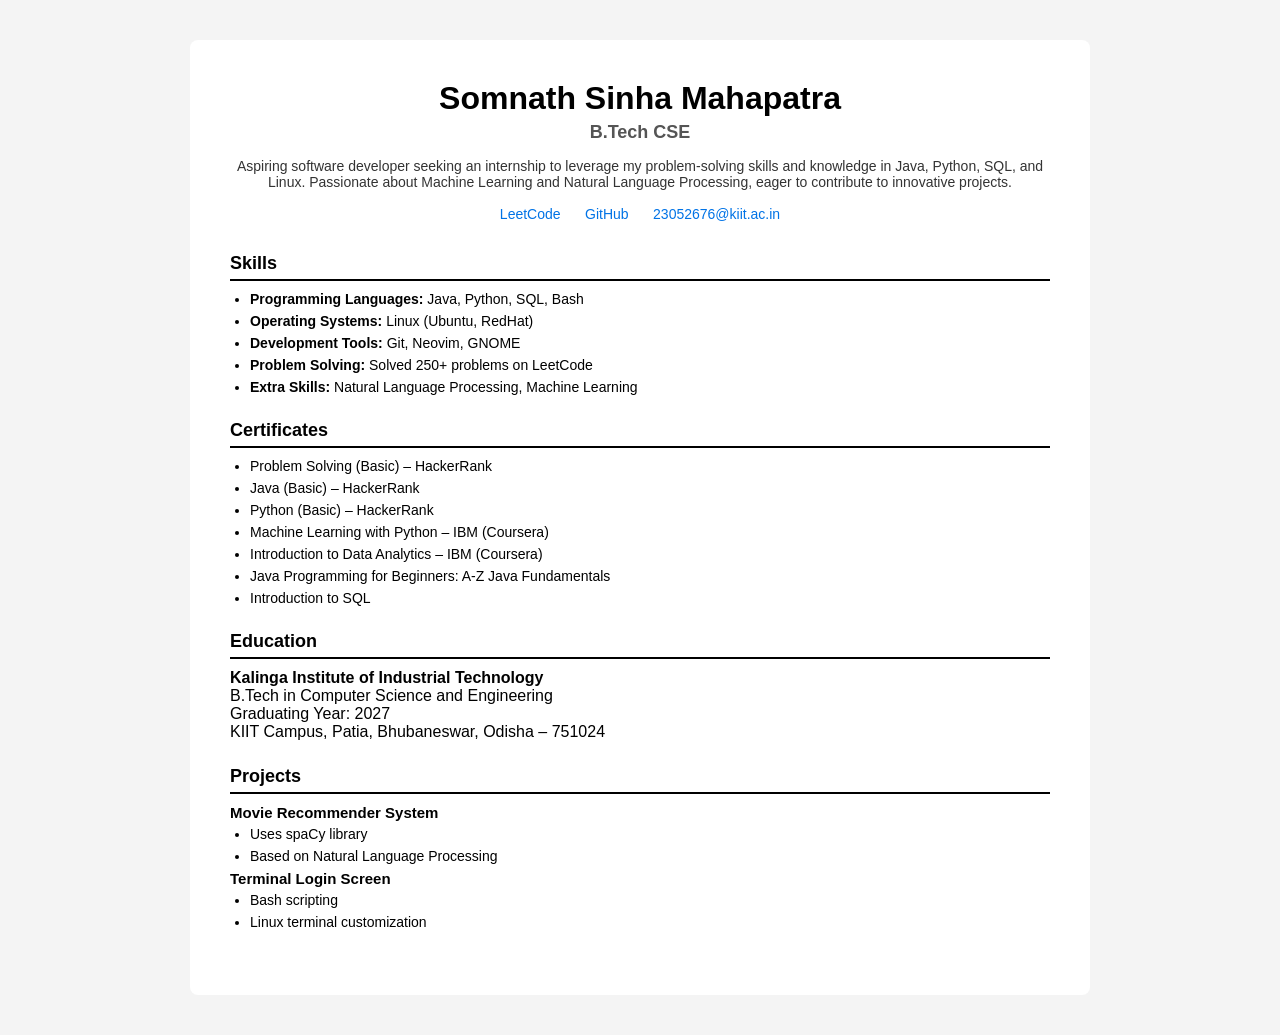
==== index.html @ 4908c2db "resume using HTML and CSS" ====
<!DOCTYPE html>
<html lang="en">
<head>
    <meta charset="UTF-8">
    <title>Somnath Sinha Mahapatra | Resume</title>
    <link rel="stylesheet" href="style.css">
</head>
<body>

<div class="resume">

    <header>
        <h1>Somnath Sinha Mahapatra</h1>
        <h2>B.Tech CSE</h2>
        <p class="summary">
            Aspiring software developer seeking an internship to leverage my problem-solving skills and
            knowledge in Java, Python, SQL, and Linux. Passionate about Machine Learning and Natural
            Language Processing, eager to contribute to innovative projects.
        </p>

        <div class="links">
            <a href="https://leetcode.com/u/Somnath23052676/" target="_blank">LeetCode</a>
            <a href="https://github.com/somnath23052676" target="_blank">GitHub</a>
            <a href="mailto:23052676@kiit.ac.in">23052676@kiit.ac.in</a>
        </div>
    </header>

    <section>
        <h3>Skills</h3>
        <ul>
            <li><b>Programming Languages:</b> Java, Python, SQL, Bash</li>
            <li><b>Operating Systems:</b> Linux (Ubuntu, RedHat)</li>
            <li><b>Development Tools:</b> Git, Neovim, GNOME</li>
            <li><b>Problem Solving:</b> Solved 250+ problems on LeetCode</li>
            <li><b>Extra Skills:</b> Natural Language Processing, Machine Learning</li>
        </ul>
    </section>

    <section>
        <h3>Certificates</h3>
        <ul>
            <li>Problem Solving (Basic) – HackerRank</li>
            <li>Java (Basic) – HackerRank</li>
            <li>Python (Basic) – HackerRank</li>
            <li>Machine Learning with Python – IBM (Coursera)</li>
            <li>Introduction to Data Analytics – IBM (Coursera)</li>
            <li>Java Programming for Beginners: A-Z Java Fundamentals</li>
            <li>Introduction to SQL</li>
        </ul>
    </section>

    <section>
        <h3>Education</h3>
        <p>
            <b>Kalinga Institute of Industrial Technology</b><br>
            B.Tech in Computer Science and Engineering<br>
            Graduating Year: 2027<br>
            KIIT Campus, Patia, Bhubaneswar, Odisha – 751024
        </p>
    </section>

    <section>
        <h3>Projects</h3>
        <div class="project">
            <h4>Movie Recommender System</h4>
            <ul>
                <li>Uses spaCy library</li>
                <li>Based on Natural Language Processing</li>
            </ul>
        </div>

        <div class="project">
            <h4>Terminal Login Screen</h4>
            <ul>
                <li>Bash scripting</li>
                <li>Linux terminal customization</li>
            </ul>
        </div>
    </section>

</div>

</body>
</html>
---- style.css ----
* {
    margin: 0;
    padding: 0;
    box-sizing: border-box;
    font-family: Arial, Helvetica, sans-serif;
}

body {
    background: #f4f4f4;
    padding: 40px;
}

.resume {
    max-width: 900px;
    background: #ffffff;
    margin: auto;
    padding: 40px;
    border-radius: 8px;
}

header {
    text-align: center;
    margin-bottom: 30px;
}

header h1 {
    font-size: 32px;
    margin-bottom: 5px;
}

header h2 {
    font-size: 18px;
    color: #555;
    margin-bottom: 15px;
}

.summary {
    font-size: 14px;
    color: #333;
    margin-bottom: 15px;
}

.links a {
    margin: 0 10px;
    text-decoration: none;
    color: #0073e6;
    font-size: 14px;
}

section {
    margin-bottom: 25px;
}

section h3 {
    border-bottom: 2px solid #000;
    padding-bottom: 5px;
    margin-bottom: 10px;
    font-size: 18px;
}

ul {
    list-style: disc;
    padding-left: 20px;
}

ul li {
    margin-bottom: 6px;
    font-size: 14px;
}

.project h4 {
    font-size: 15px;
    margin-bottom: 5px;
}
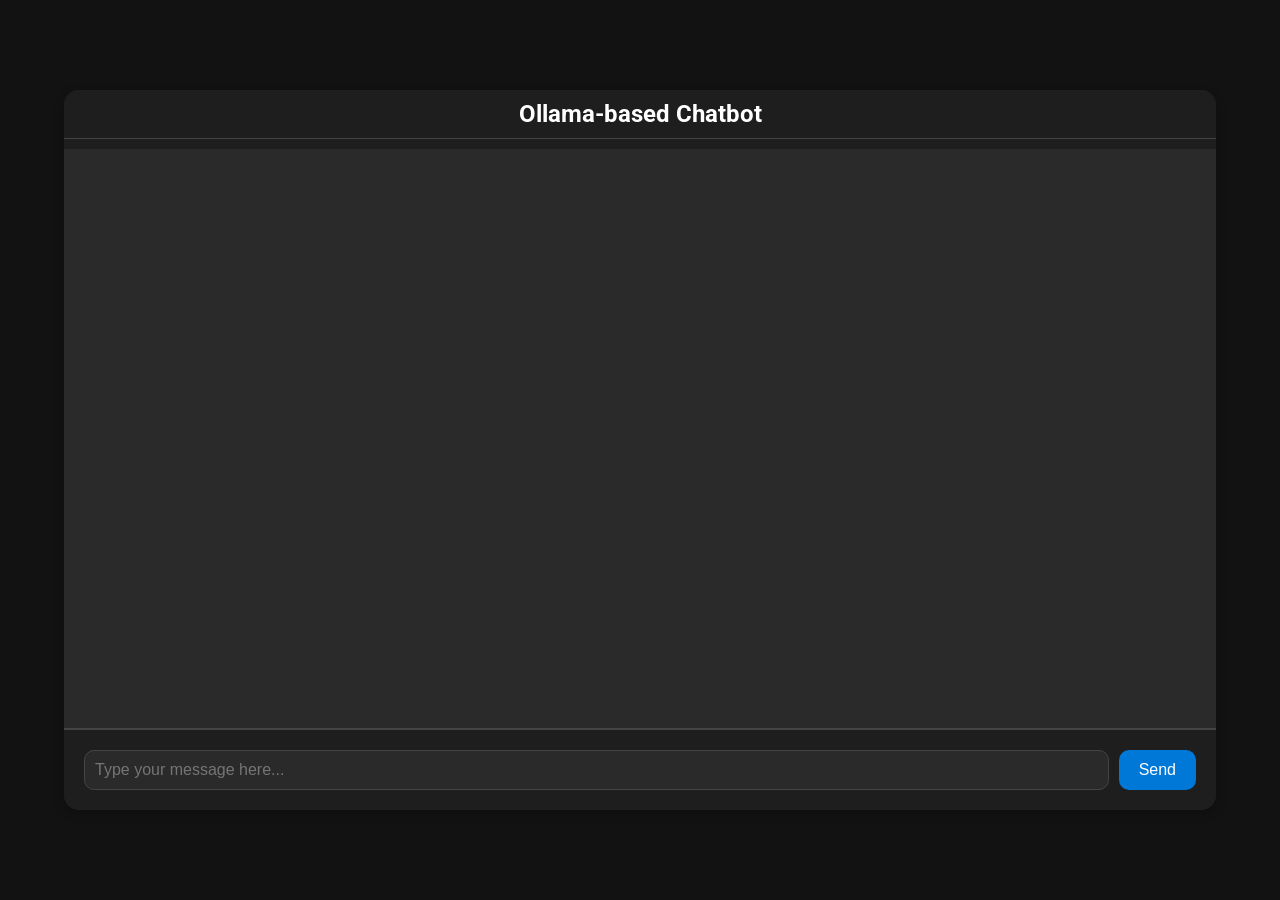
==== commit 103b92b3: "CHATBOT USING OLLAMA" ====
--- a/index.html
+++ b/index.html
@@ -1,85 +1,226 @@
-<!DOCTYPE html>
-<html lang="en">
-<head>
-    <meta charset="UTF-8">
-    <title>Somnath Sinha Mahapatra | Resume</title>
-    <link rel="stylesheet" href="style.css">
-</head>
-<body>
-
-<div class="resume">
-
-    <header>
-        <h1>Somnath Sinha Mahapatra</h1>
-        <h2>B.Tech CSE</h2>
-        <p class="summary">
-            Aspiring software developer seeking an internship to leverage my problem-solving skills and
-            knowledge in Java, Python, SQL, and Linux. Passionate about Machine Learning and Natural
-            Language Processing, eager to contribute to innovative projects.
-        </p>
-
-        <div class="links">
-            <a href="https://leetcode.com/u/Somnath23052676/" target="_blank">LeetCode</a>
-            <a href="https://github.com/somnath23052676" target="_blank">GitHub</a>
-            <a href="mailto:23052676@kiit.ac.in">23052676@kiit.ac.in</a>
-        </div>
-    </header>
-
-    <section>
-        <h3>Skills</h3>
-        <ul>
-            <li><b>Programming Languages:</b> Java, Python, SQL, Bash</li>
-            <li><b>Operating Systems:</b> Linux (Ubuntu, RedHat)</li>
-            <li><b>Development Tools:</b> Git, Neovim, GNOME</li>
-            <li><b>Problem Solving:</b> Solved 250+ problems on LeetCode</li>
-            <li><b>Extra Skills:</b> Natural Language Processing, Machine Learning</li>
-        </ul>
-    </section>
-
-    <section>
-        <h3>Certificates</h3>
-        <ul>
-            <li>Problem Solving (Basic) – HackerRank</li>
-            <li>Java (Basic) – HackerRank</li>
-            <li>Python (Basic) – HackerRank</li>
-            <li>Machine Learning with Python – IBM (Coursera)</li>
-            <li>Introduction to Data Analytics – IBM (Coursera)</li>
-            <li>Java Programming for Beginners: A-Z Java Fundamentals</li>
-            <li>Introduction to SQL</li>
-        </ul>
-    </section>
-
-    <section>
-        <h3>Education</h3>
-        <p>
-            <b>Kalinga Institute of Industrial Technology</b><br>
-            B.Tech in Computer Science and Engineering<br>
-            Graduating Year: 2027<br>
-            KIIT Campus, Patia, Bhubaneswar, Odisha – 751024
-        </p>
-    </section>
-
-    <section>
-        <h3>Projects</h3>
-        <div class="project">
-            <h4>Movie Recommender System</h4>
-            <ul>
-                <li>Uses spaCy library</li>
-                <li>Based on Natural Language Processing</li>
-            </ul>
-        </div>
-
-        <div class="project">
-            <h4>Terminal Login Screen</h4>
-            <ul>
-                <li>Bash scripting</li>
-                <li>Linux terminal customization</li>
-            </ul>
-        </div>
-    </section>
-
-</div>
-
-</body>
-</html>
-
+<!DOCTYPE html>
+<html lang="en">
+<head>
+    <meta charset="UTF-8">
+    <meta name="viewport" content="width=device-width, initial-scale=1.0">
+    <title>Ollama Chatbot</title>
+    <script src="https://code.jquery.com/jquery-3.6.0.min.js"></script>
+    <style>
+        @import url('https://fonts.googleapis.com/css2?family=Roboto:wght@400;500;700&display=swap');
+        /*here we imported url to use the Roboto font family*/
+        body {
+            font-family: 'Roboto', sans-serif;
+            background-color: #121212;
+            color: #ffffff;
+            margin: 0;
+            padding: 0;
+            display: flex;
+            justify-content: center;
+            align-items: center;
+            height: 100vh;
+        }
+
+        #chat-container {
+            width: 90%;
+            max-width: 1600px;
+            height: 90%;
+            max-height: 80%;
+            background-color: #1e1e1e;
+            border-radius: 15px;
+            box-shadow: 0 4px 12px rgba(0, 0, 0, 0.2);
+            display: flex;
+            overflow: hidden;
+            flex-direction: column;
+        }
+
+        #chat-interface {
+            width: 100%;
+            height: 100%;
+            display: flex;
+            flex-direction: column;
+        }
+
+        #chat-history {
+            flex: 1;
+            padding: 20px;
+            overflow-y: auto;
+            background-color: #2a2a2a;
+            display: flex;
+            flex-direction: column;
+            align-items: flex-start;
+            max-height: 100%;
+            border-bottom: 1px solid #444;
+        }
+
+        .message-container {
+            display: flex;
+            align-items: flex-start;
+            margin-bottom: 10px;
+        }
+
+        .user-avatar, .bot-avatar {
+            width: 40px;
+            height: 40px;
+            border-radius: 50%;
+        }
+
+        .user-avatar {
+            margin-right: 10px;
+        }
+
+        .bot-avatar {
+            margin-left: 10px;
+        }
+
+        .user-message-container {
+            align-self: flex-end;
+            margin-left: auto;
+            margin-right: 10px;
+        }
+
+        .bot-message-container {
+            align-self: flex-start;
+            margin-right: auto;
+            margin-left: 10px;
+        }
+
+        .user-message, .bot-message {
+            border-radius: 10px;
+            padding: 15px;
+            font-size: 16px;
+            max-width: 80%;
+            word-wrap: break-word;
+        }
+
+        .user-message {
+            background-color: #0078D7;
+            color: white;
+        }
+
+        .bot-message {
+            background-color: #3a3a3a;
+            color: white;
+        }
+
+        #input-container {
+            display: flex;
+            padding: 20px;
+            background-color: #1e1e1e;
+            border-top: 1px solid #444;
+        }
+
+        #user-input {
+            flex: 1;
+            padding: 10px;
+            border-radius: 10px;
+            border: 1px solid #444;
+            background-color: #2a2a2a;
+            color: white;
+            font-size: 16px;
+        }
+
+        #send-button {
+            padding: 10px 20px;
+            margin-left: 10px;
+            border: none;
+            border-radius: 10px;
+            background-color: #0078D7;
+            color: white;
+            font-size: 16px;
+            cursor: pointer;
+            transition: background-color 0.3s ease, transform 0.3s ease;
+        }
+
+        #send-button:hover {
+            background-color: #005bb5;
+            transform: scale(1.05);
+        }
+
+        #send-button:active {
+            transform: scale(1);
+        }
+
+        #chatbot-heading {
+            text-align: center;
+            margin-bottom: 10px;
+            font-size: 24px;
+            font-weight: bold;
+            background-color: #1e1e1e;
+            padding: 10px 0;
+            border-bottom: 1px solid #444;
+        }
+    </style>
+</head>
+<body>
+    <div id="chat-container">
+        <div id="chat-interface">
+            <div id="chatbot-heading">Ollama-based Chatbot</div>
+            <div id="chat-history"></div>
+            <div id="input-container">
+                <input type="text" id="user-input" placeholder="Type your message here...">
+                <button id="send-button">Send</button>
+            </div>
+        </div>
+    </div>
+
+    <script>
+        $(document).ready(function() {
+            const chatHistory = {{ chat_history | tojson | safe }}; // Assuming this is correctly populated by Flask
+
+            function appendMessage(role, message) {
+                const avatar = role === 'user' ? 'static/user.jpg' : 'static/artificial-intelligence.png';
+                const messageClass = role === 'user' ? 'user-message' : 'bot-message';
+                const containerClass = role === 'user' ? 'user-message-container' : 'bot-message-container';
+
+                const messageContainer = `
+                    <div class="message-container ${containerClass}">
+                        <img src="${avatar}" alt="Avatar" class="${role}-avatar">
+                        <div class="${messageClass}">${message}</div>
+                    </div>
+                `;
+
+                $('#chat-history').append(messageContainer);
+                $('#chat-history').scrollTop($('#chat-history')[0].scrollHeight);
+            }
+        // This function sends a user message to the chatbot and appends the response to the chat history
+            function sendMessage() {
+                var userInput = $('#user-input').val();
+                if (userInput.trim() !== '') {
+                    appendMessage('user', userInput);
+                    $('#user-input').val('');
+
+                    $.ajax({
+                        type: 'POST',
+                        url: '/chat',
+                        data: {'user_input': userInput},
+                        success: function(response) {
+                            appendMessage('bot', response.response);
+                        },
+                        error: function() {
+                            appendMessage('bot', 'Error: Failed to generate response.');
+                        }
+                    });
+                }
+            //this dunction is used to send the message to the chatbot
+            }
+
+            $('#send-button').click(function() {
+                sendMessage();
+            });
+            //this function is used to send the message to the chatbot on click of the send button
+
+            $('#user-input').keypress(function(event) {
+                if (event.keyCode === 13) {
+                    sendMessage();
+                }
+            });
+            //this function is used to send the message to the chatbot on the press of enter key
+
+            chatHistory.forEach(item => {
+                appendMessage(item.role, item.content);
+            });
+            //this function adds the message to the chat history
+        });
+    </script>
+</body>
+</html>
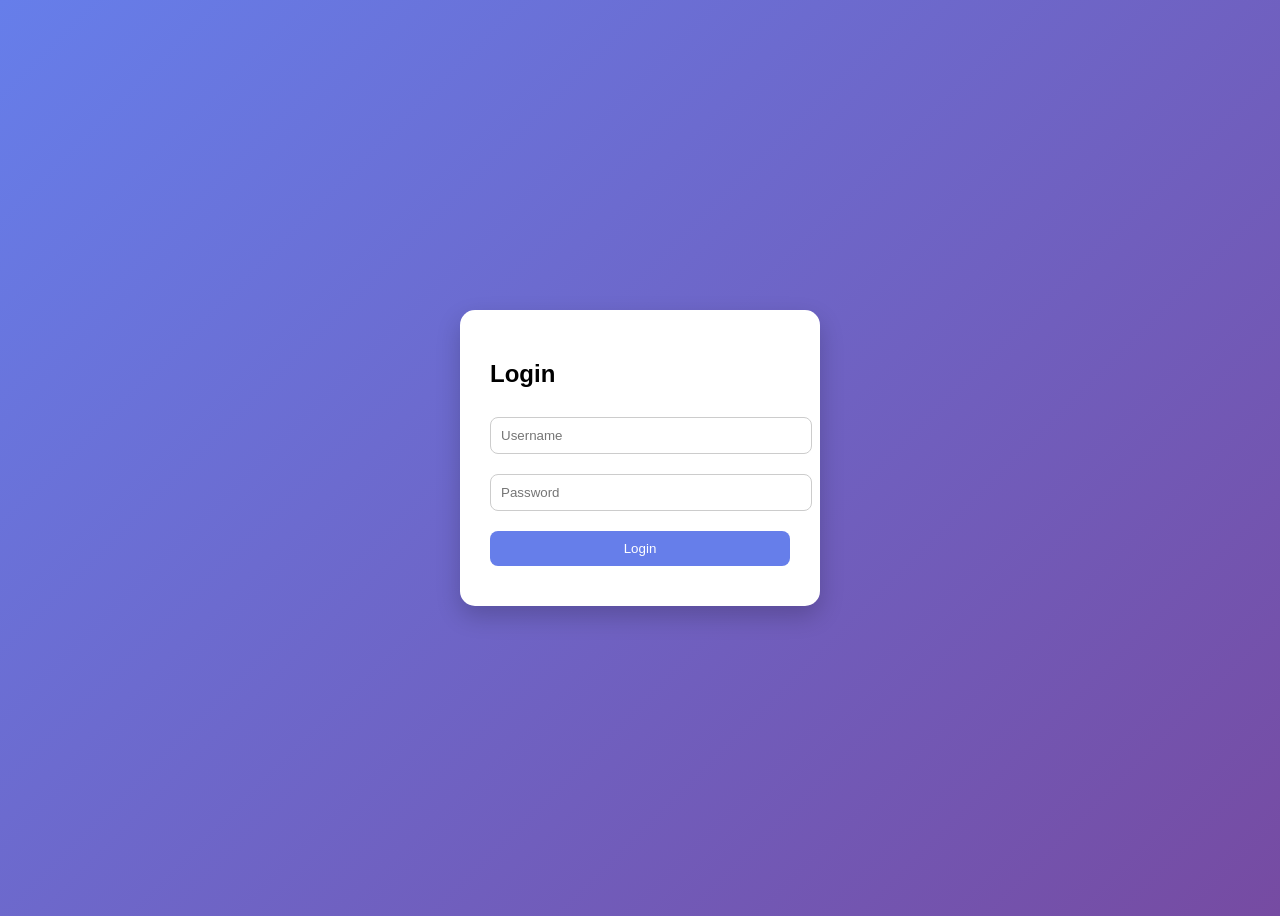
==== commit 5bd40685: "DATABASE USING FLASK" ====
--- a/index.html
+++ b/index.html
@@ -1,226 +1,49 @@
-<!DOCTYPE html>
-<html lang="en">
-<head>
-    <meta charset="UTF-8">
-    <meta name="viewport" content="width=device-width, initial-scale=1.0">
-    <title>Ollama Chatbot</title>
-    <script src="https://code.jquery.com/jquery-3.6.0.min.js"></script>
-    <style>
-        @import url('https://fonts.googleapis.com/css2?family=Roboto:wght@400;500;700&display=swap');
-        /*here we imported url to use the Roboto font family*/
-        body {
-            font-family: 'Roboto', sans-serif;
-            background-color: #121212;
-            color: #ffffff;
-            margin: 0;
-            padding: 0;
-            display: flex;
-            justify-content: center;
-            align-items: center;
-            height: 100vh;
-        }
-
-        #chat-container {
-            width: 90%;
-            max-width: 1600px;
-            height: 90%;
-            max-height: 80%;
-            background-color: #1e1e1e;
-            border-radius: 15px;
-            box-shadow: 0 4px 12px rgba(0, 0, 0, 0.2);
-            display: flex;
-            overflow: hidden;
-            flex-direction: column;
-        }
-
-        #chat-interface {
-            width: 100%;
-            height: 100%;
-            display: flex;
-            flex-direction: column;
-        }
-
-        #chat-history {
-            flex: 1;
-            padding: 20px;
-            overflow-y: auto;
-            background-color: #2a2a2a;
-            display: flex;
-            flex-direction: column;
-            align-items: flex-start;
-            max-height: 100%;
-            border-bottom: 1px solid #444;
-        }
-
-        .message-container {
-            display: flex;
-            align-items: flex-start;
-            margin-bottom: 10px;
-        }
-
-        .user-avatar, .bot-avatar {
-            width: 40px;
-            height: 40px;
-            border-radius: 50%;
-        }
-
-        .user-avatar {
-            margin-right: 10px;
-        }
-
-        .bot-avatar {
-            margin-left: 10px;
-        }
-
-        .user-message-container {
-            align-self: flex-end;
-            margin-left: auto;
-            margin-right: 10px;
-        }
-
-        .bot-message-container {
-            align-self: flex-start;
-            margin-right: auto;
-            margin-left: 10px;
-        }
-
-        .user-message, .bot-message {
-            border-radius: 10px;
-            padding: 15px;
-            font-size: 16px;
-            max-width: 80%;
-            word-wrap: break-word;
-        }
-
-        .user-message {
-            background-color: #0078D7;
-            color: white;
-        }
-
-        .bot-message {
-            background-color: #3a3a3a;
-            color: white;
-        }
-
-        #input-container {
-            display: flex;
-            padding: 20px;
-            background-color: #1e1e1e;
-            border-top: 1px solid #444;
-        }
-
-        #user-input {
-            flex: 1;
-            padding: 10px;
-            border-radius: 10px;
-            border: 1px solid #444;
-            background-color: #2a2a2a;
-            color: white;
-            font-size: 16px;
-        }
-
-        #send-button {
-            padding: 10px 20px;
-            margin-left: 10px;
-            border: none;
-            border-radius: 10px;
-            background-color: #0078D7;
-            color: white;
-            font-size: 16px;
-            cursor: pointer;
-            transition: background-color 0.3s ease, transform 0.3s ease;
-        }
-
-        #send-button:hover {
-            background-color: #005bb5;
-            transform: scale(1.05);
-        }
-
-        #send-button:active {
-            transform: scale(1);
-        }
-
-        #chatbot-heading {
-            text-align: center;
-            margin-bottom: 10px;
-            font-size: 24px;
-            font-weight: bold;
-            background-color: #1e1e1e;
-            padding: 10px 0;
-            border-bottom: 1px solid #444;
-        }
-    </style>
-</head>
-<body>
-    <div id="chat-container">
-        <div id="chat-interface">
-            <div id="chatbot-heading">Ollama-based Chatbot</div>
-            <div id="chat-history"></div>
-            <div id="input-container">
-                <input type="text" id="user-input" placeholder="Type your message here...">
-                <button id="send-button">Send</button>
-            </div>
-        </div>
-    </div>
-
-    <script>
-        $(document).ready(function() {
-            const chatHistory = {{ chat_history | tojson | safe }}; // Assuming this is correctly populated by Flask
-
-            function appendMessage(role, message) {
-                const avatar = role === 'user' ? 'static/user.jpg' : 'static/artificial-intelligence.png';
-                const messageClass = role === 'user' ? 'user-message' : 'bot-message';
-                const containerClass = role === 'user' ? 'user-message-container' : 'bot-message-container';
-
-                const messageContainer = `
-                    <div class="message-container ${containerClass}">
-                        <img src="${avatar}" alt="Avatar" class="${role}-avatar">
-                        <div class="${messageClass}">${message}</div>
-                    </div>
-                `;
-
-                $('#chat-history').append(messageContainer);
-                $('#chat-history').scrollTop($('#chat-history')[0].scrollHeight);
-            }
-        // This function sends a user message to the chatbot and appends the response to the chat history
-            function sendMessage() {
-                var userInput = $('#user-input').val();
-                if (userInput.trim() !== '') {
-                    appendMessage('user', userInput);
-                    $('#user-input').val('');
-
-                    $.ajax({
-                        type: 'POST',
-                        url: '/chat',
-                        data: {'user_input': userInput},
-                        success: function(response) {
-                            appendMessage('bot', response.response);
-                        },
-                        error: function() {
-                            appendMessage('bot', 'Error: Failed to generate response.');
-                        }
-                    });
-                }
-            //this dunction is used to send the message to the chatbot
-            }
-
-            $('#send-button').click(function() {
-                sendMessage();
-            });
-            //this function is used to send the message to the chatbot on click of the send button
-
-            $('#user-input').keypress(function(event) {
-                if (event.keyCode === 13) {
-                    sendMessage();
-                }
-            });
-            //this function is used to send the message to the chatbot on the press of enter key
-
-            chatHistory.forEach(item => {
-                appendMessage(item.role, item.content);
-            });
-            //this function adds the message to the chat history
-        });
-    </script>
-</body>
-</html>
+<!DOCTYPE html>
+<html>
+<head>
+    <title>Login</title>
+    <style>
+        body {
+            font-family: Arial;
+            background: linear-gradient(135deg, #667eea, #764ba2);
+            height: 100vh;
+            display: flex;
+            justify-content: center;
+            align-items: center;
+        }
+
+        .box {
+            background: white;
+            padding: 30px;
+            border-radius: 15px;
+            width: 300px;
+            box-shadow: 0 10px 25px rgba(0,0,0,0.2);
+        }
+
+        input, button {
+            width: 100%;
+            margin: 10px 0;
+            padding: 10px;
+            border-radius: 8px;
+            border: 1px solid #ccc;
+        }
+
+        button {
+            background: #667eea;
+            color: white;
+            border: none;
+        }
+    </style>
+</head>
+
+<body>
+    <div class="box">
+        <h2>Login</h2>
+        <form action="/login" method="POST">
+            <input type="text" name="username" placeholder="Username" required>
+            <input type="password" name="password" placeholder="Password" required>
+            <button type="submit">Login</button>
+        </form>
+    </div>
+</body>
+</html>
